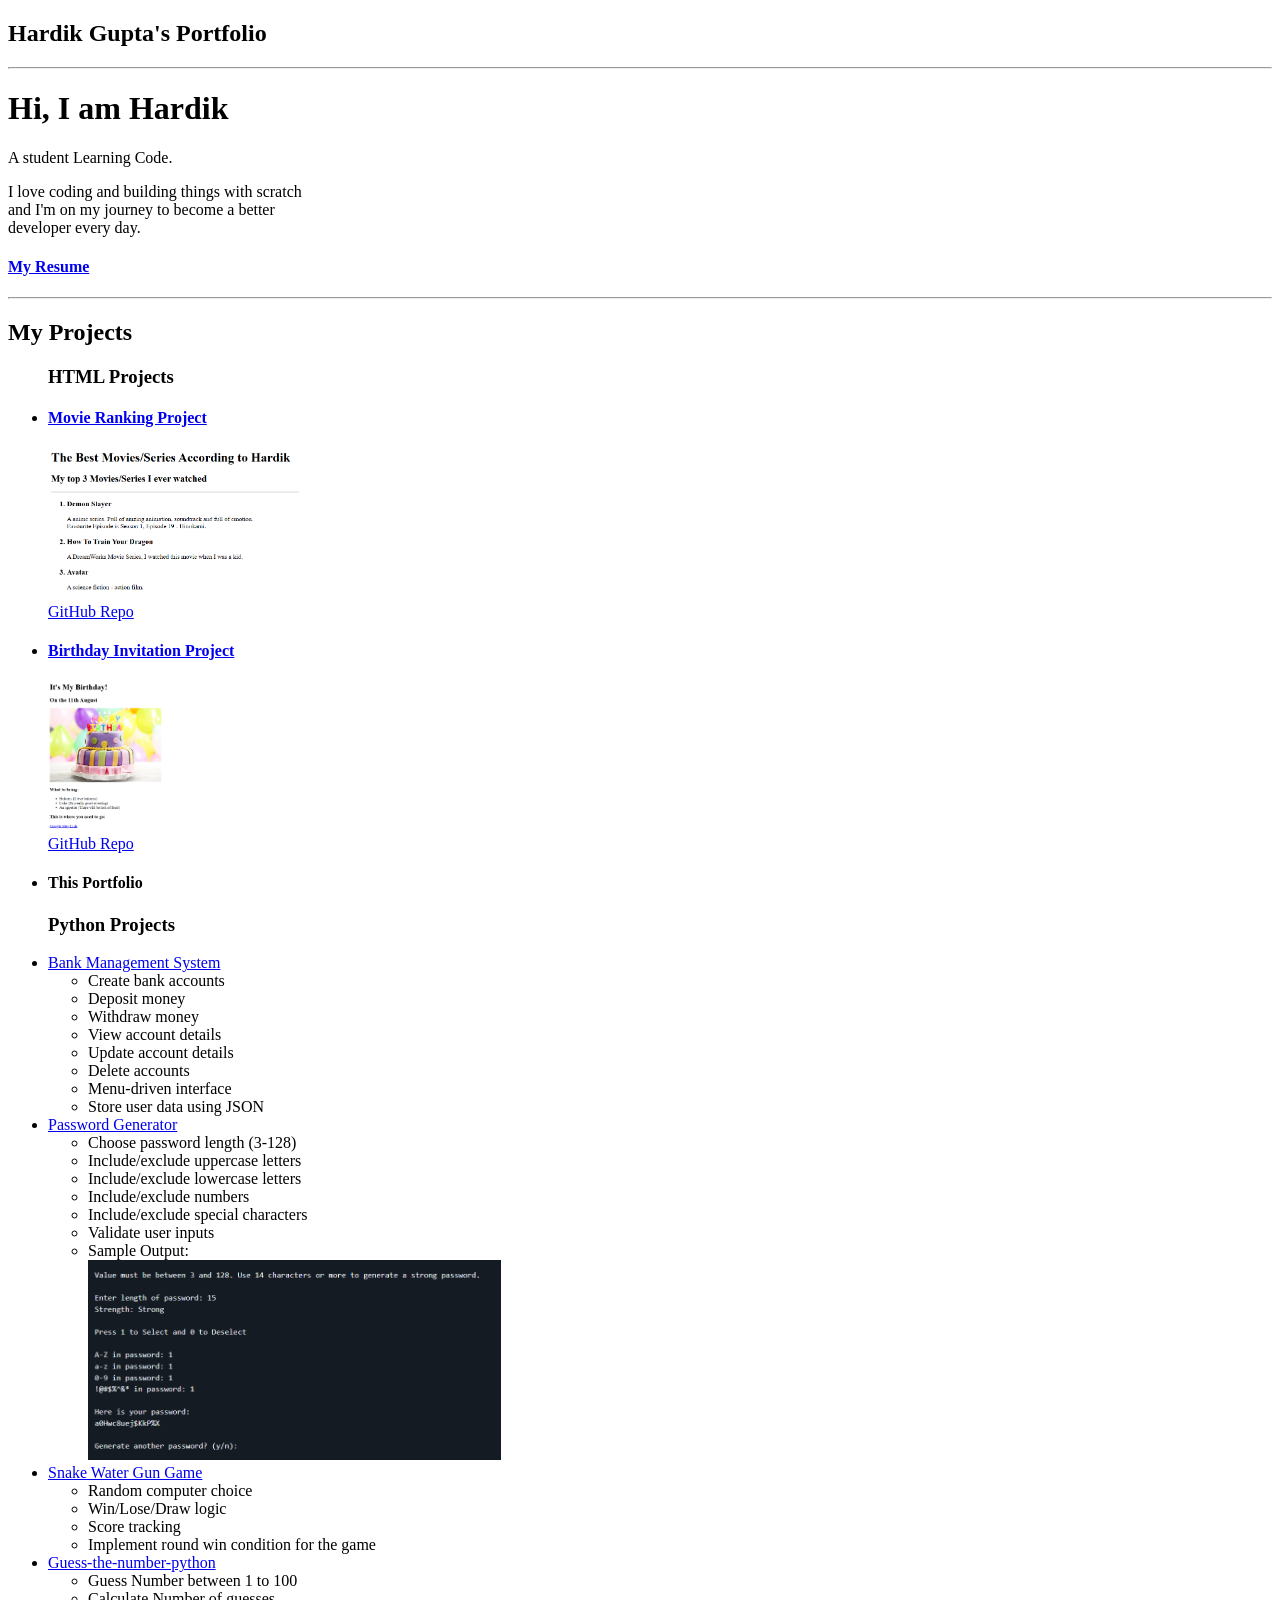
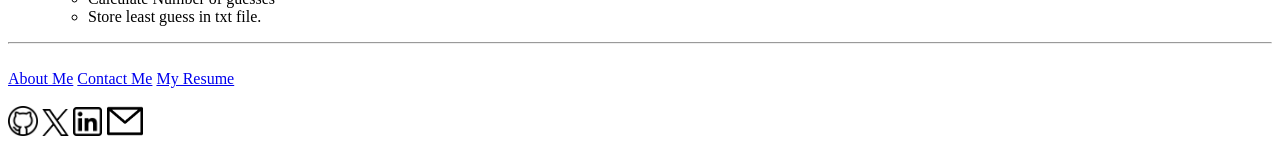
==== index.html @ e6eb6ec3 "Add files via upload" ====
<!DOCTYPE html>
<html lang="en">
<head>
    <meta charset="UTF-8">
    <title>Hardik's Portfolio</title>
</head>
<body>
    <h2>Hardik Gupta's Portfolio</h2>

    <hr>
    
    <h1>Hi, I am Hardik</h1>
    
    <!-- Image -->

    A student Learning Code.<br>

    <p>
    I love coding and building things with scratch<br> 
    and I'm on my journey to become a better<br>
    developer every day.<br>
    </p>

    <h4><a href="./public/Resume/index.html" draggable="true">My Resume</a></h4>
    
    <hr>

    <h2>My Projects</h2>

    <ul>
        <h3>HTML Projects</h3>
        
        <li>
            <h4><a href="./public/movie-ranking.html" draggable="true">Movie Ranking Project</a></h4>
            <a href="./public/movie-ranking.html"><img src="./assets/images/movie-ranking.png" height="150" alt="Movie Ranking Project image"></a><br>
            <a href="https://github.com/HardikVerse/html-learning-journey/tree/main/2.4%20Movie%20Ranking%20Project" draggable="true">GitHub Repo</a>
        </li>
        <li>
            <h4><a href="./public/birthday-invite.html" draggable="true">Birthday Invitation Project</a></h4>
            <a href="./public/birthday-invite.html"><img src="./assets/images/birthday-invite.png" height="150" alt="birthday Invitation Project image"></a><br>
            <a href="https://github.com/HardikVerse/html-learning-journey/tree/main/3.4%20Birthday%20Invite%20Project" draggable="true">GitHub Repo</a>
        </li>
        <li>
            <h4>This Portfolio</h4>
        </li>
    </ul>


    <ul>
        <h3>Python Projects</h3>
        <li>
            <a href="https://github.com/HardikVerse/Bank-Management-System" draggable="true">Bank Management System</a>
            <ul>
                <li>Create bank accounts</li>
                <li>Deposit money</li>
                <li>Withdraw money</li>
                <li>View account details</li>
                <li>Update account details</li>
                <li>Delete accounts</li>
                <li>Menu-driven interface</li>
                <li>Store user data using JSON</li>
            </ul>
        </li>
        <li>
            <a href="https://github.com/HardikVerse/Password-Generator" draggable="true">Password Generator</a>
            <ul>
                <li>Choose password length (3-128)</li>
                <li>Include/exclude uppercase letters</li>
                <li>Include/exclude lowercase letters</li>
                <li>Include/exclude numbers</li>
                <li>Include/exclude special characters</li>
                <li>Validate user inputs</li>
                <li>Sample Output:<br>
                    <img src="./assets/images/Password Generator.png" alt="password Generator Sample" height="200">
                </li>
            </ul>   
        </li>
        <li>
            <a href="https://github.com/HardikVerse/snake-water-gun-game" draggable="true">Snake Water Gun Game</a>
            <ul>
                <li>Random computer choice</li>
                <li>Win/Lose/Draw logic</li>
                <li>Score tracking</li>
                <li>Implement round win condition for the game</li>
            </ul>
        </li>
        <li>
            <a href="https://github.com/HardikVerse/Guess-the-number-python">Guess-the-number-python</a>
            <ul>
                <li>Guess Number between 1 to 100</li>
                <li>Calculate Number of guesses</li>
                <li>Store least guess in txt file.</li>
            </ul>
        </li>
    </ul>

    <hr>
    <br>
    <a href="./public/about.html">About Me</a>
    <a href="./public/contact.html">Contact Me</a>
    <a href="./public/Resume/index.html">My Resume</a><br>

    <br>
    
    <a href="https://github.com/HardikVerse"><img src="./assets/images/github.png" alt="github icon" height="30"></a>        
    <a href="https://x.com/ItsHardikG"><img src="./assets/images/x.png" alt="X icon" height="27"></a>   
    <a href="https://www.linkedin.com/in/hardik-in/"><img src="./assets/images/linkedin.png" alt="github icon" height="29"></a>
    <a href="mailto:hello.hardikgupta@gmail.com"><img src="./assets/images/mail1.png" alt="mail icon" height="30" width="38"></a>
</body>
</html>
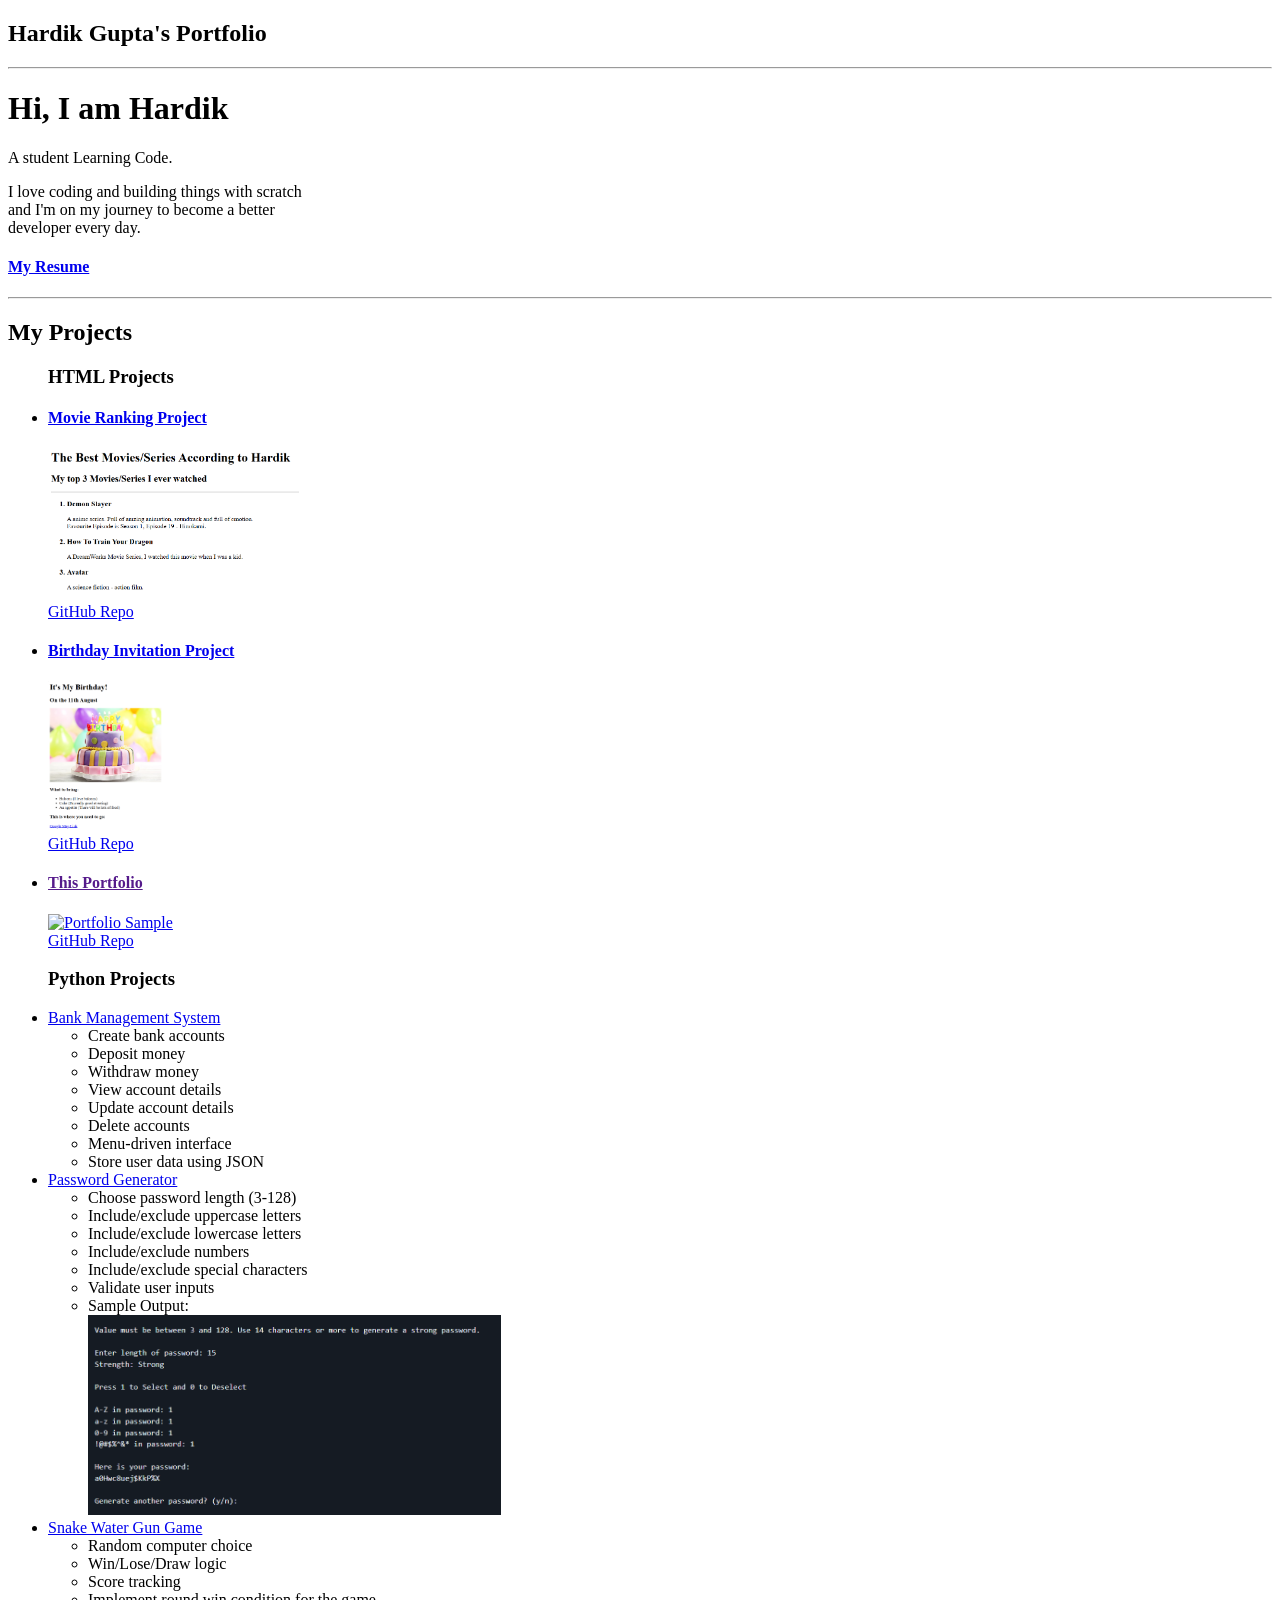
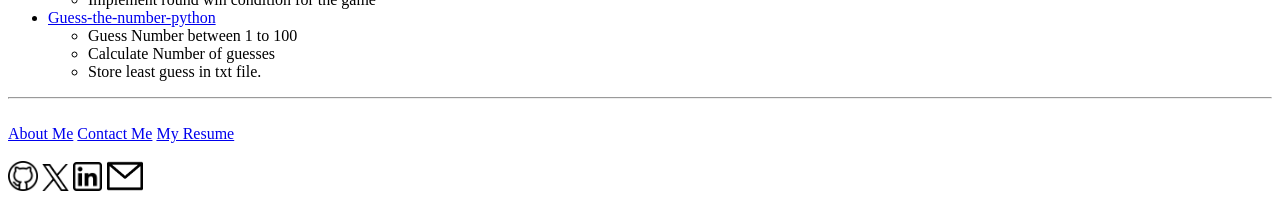
==== commit c2063bd0: "Update index.html" ====
--- a/index.html
+++ b/index.html
@@ -41,7 +41,9 @@
             <a href="https://github.com/HardikVerse/html-learning-journey/tree/main/3.4%20Birthday%20Invite%20Project" draggable="true">GitHub Repo</a>
         </li>
         <li>
-            <h4>This Portfolio</h4>
+            <h4><a href="" draggable="true">This Portfolio</a></h4>
+            <a href="https://hardikverse.github.io/"><img src="./assets/images/portfolio-sample.png" alt="Portfolio Sample" height="150"></a><br>
+            <a href="https://github.com/HardikVerse/hardikverse.github.io" draggable="true">GitHub Repo</a>
         </li>
     </ul>
 
@@ -107,4 +109,4 @@
     <a href="https://www.linkedin.com/in/hardik-in/"><img src="./assets/images/linkedin.png" alt="github icon" height="29"></a>
     <a href="mailto:hello.hardikgupta@gmail.com"><img src="./assets/images/mail1.png" alt="mail icon" height="30" width="38"></a>
 </body>
-</html>+</html>
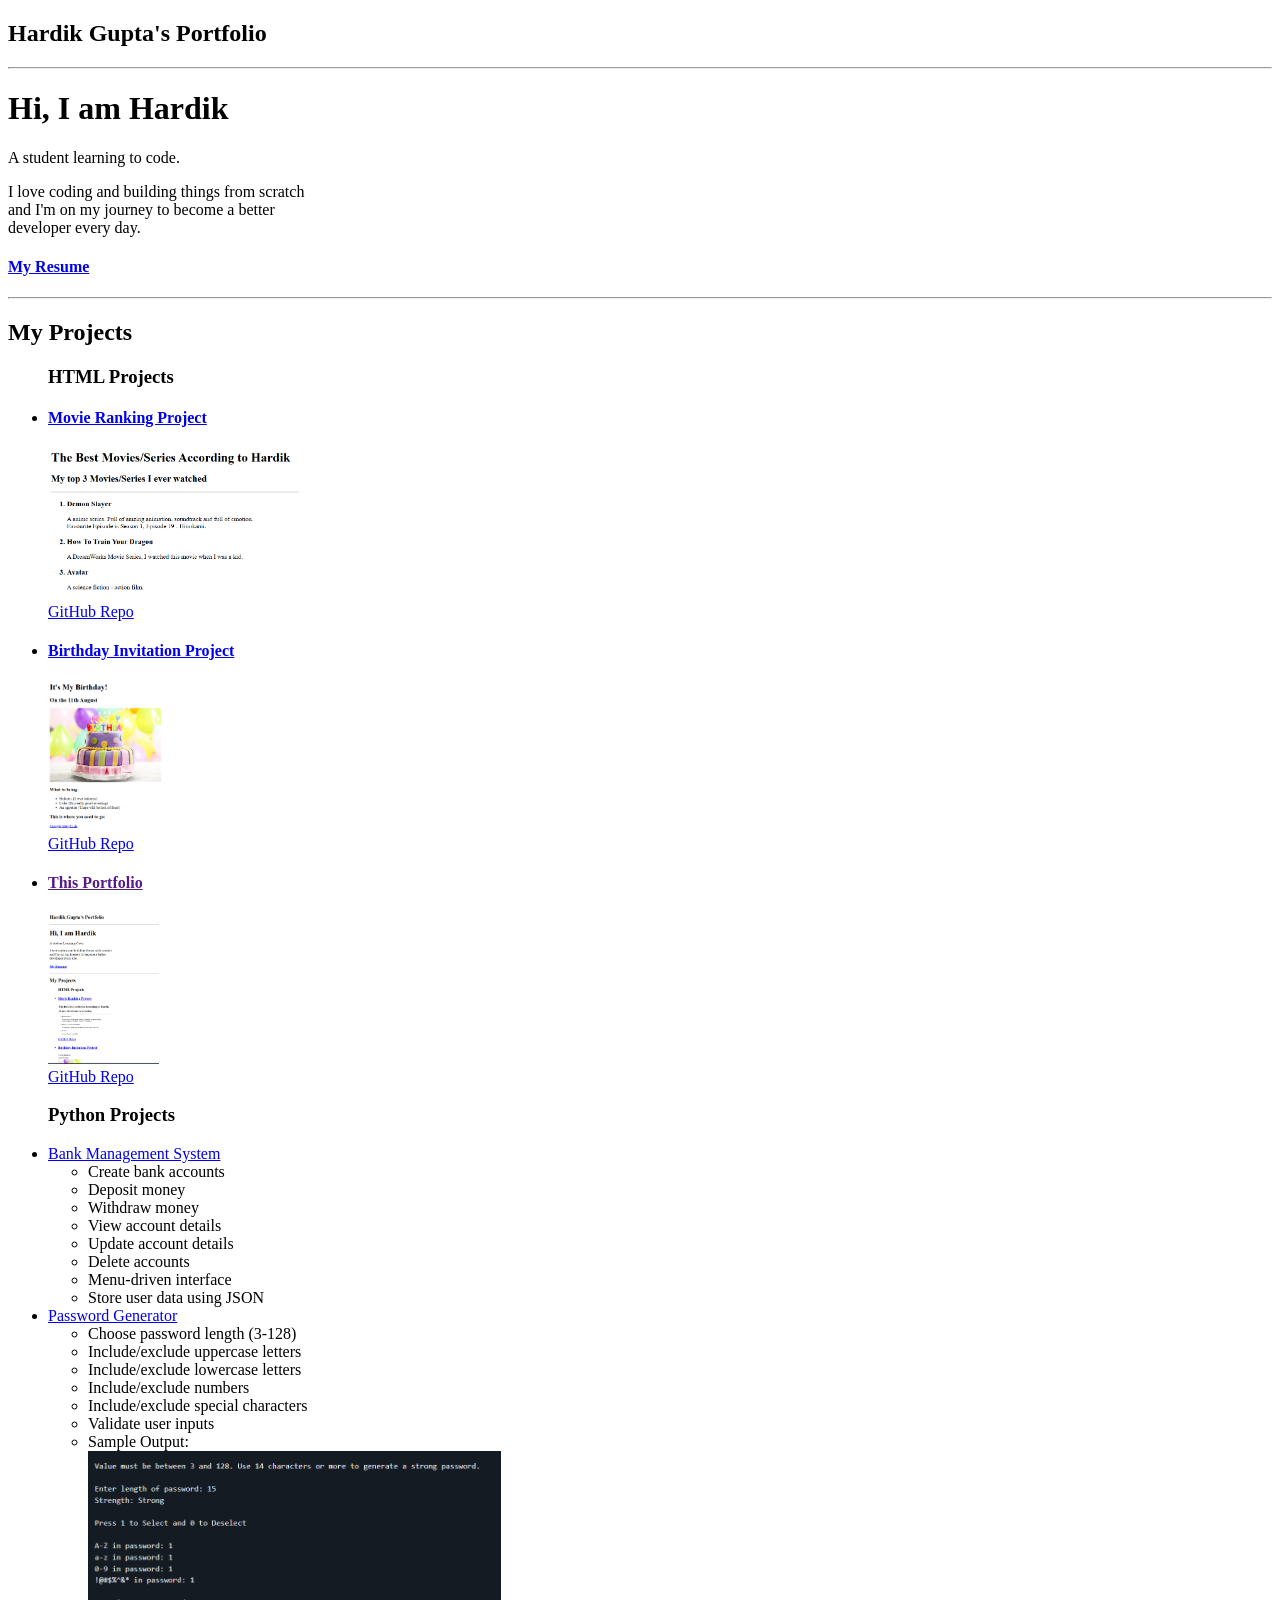
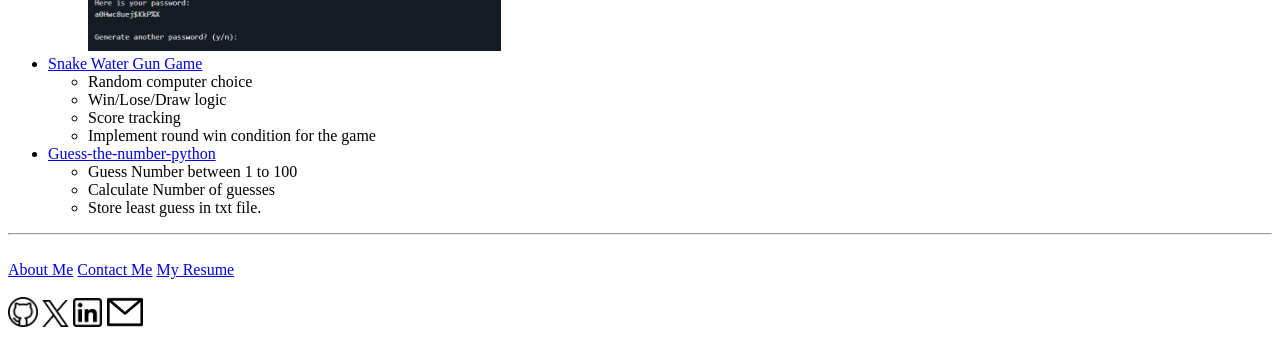
==== commit 442491b9: "Update index.html" ====
--- a/index.html
+++ b/index.html
@@ -13,10 +13,10 @@
     
     <!-- Image -->
 
-    A student Learning Code.<br>
+    A student learning to code.<br>
 
     <p>
-    I love coding and building things with scratch<br> 
+    I love coding and building things from scratch<br> 
     and I'm on my journey to become a better<br>
     developer every day.<br>
     </p>
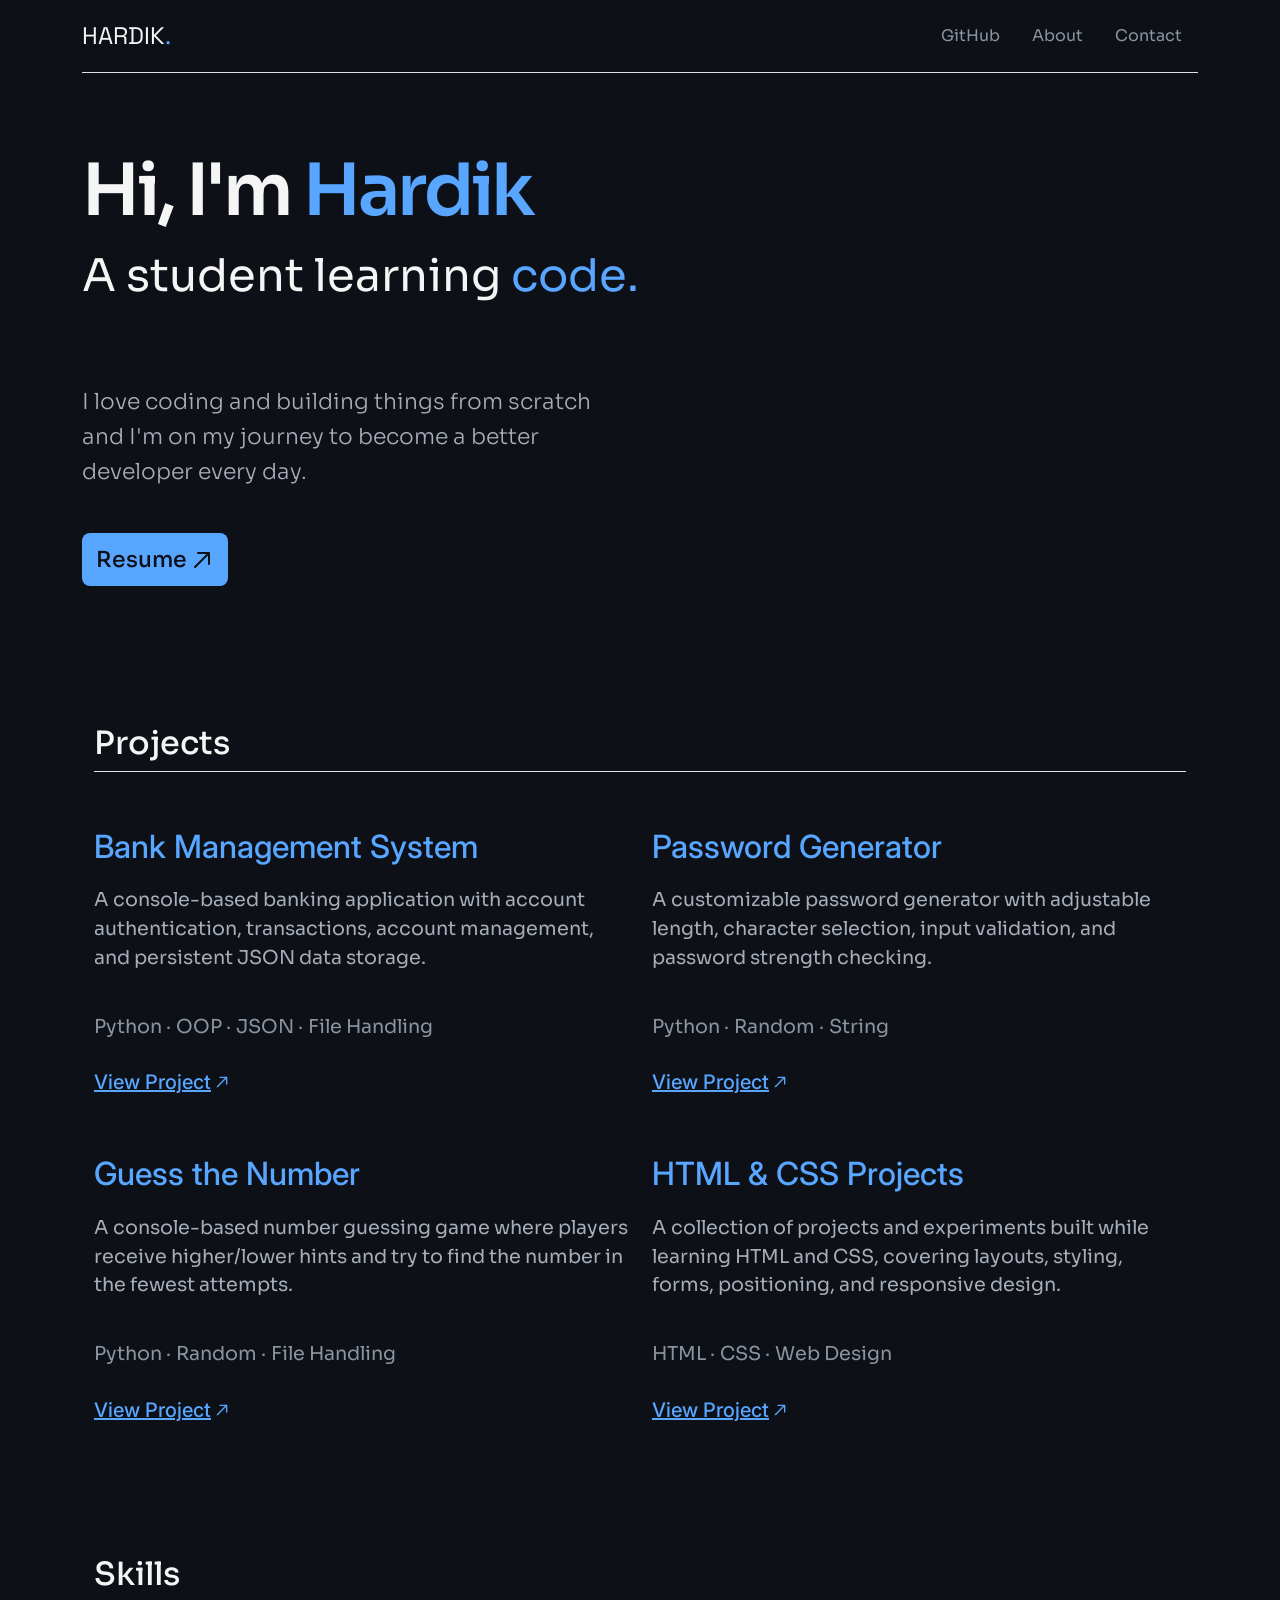
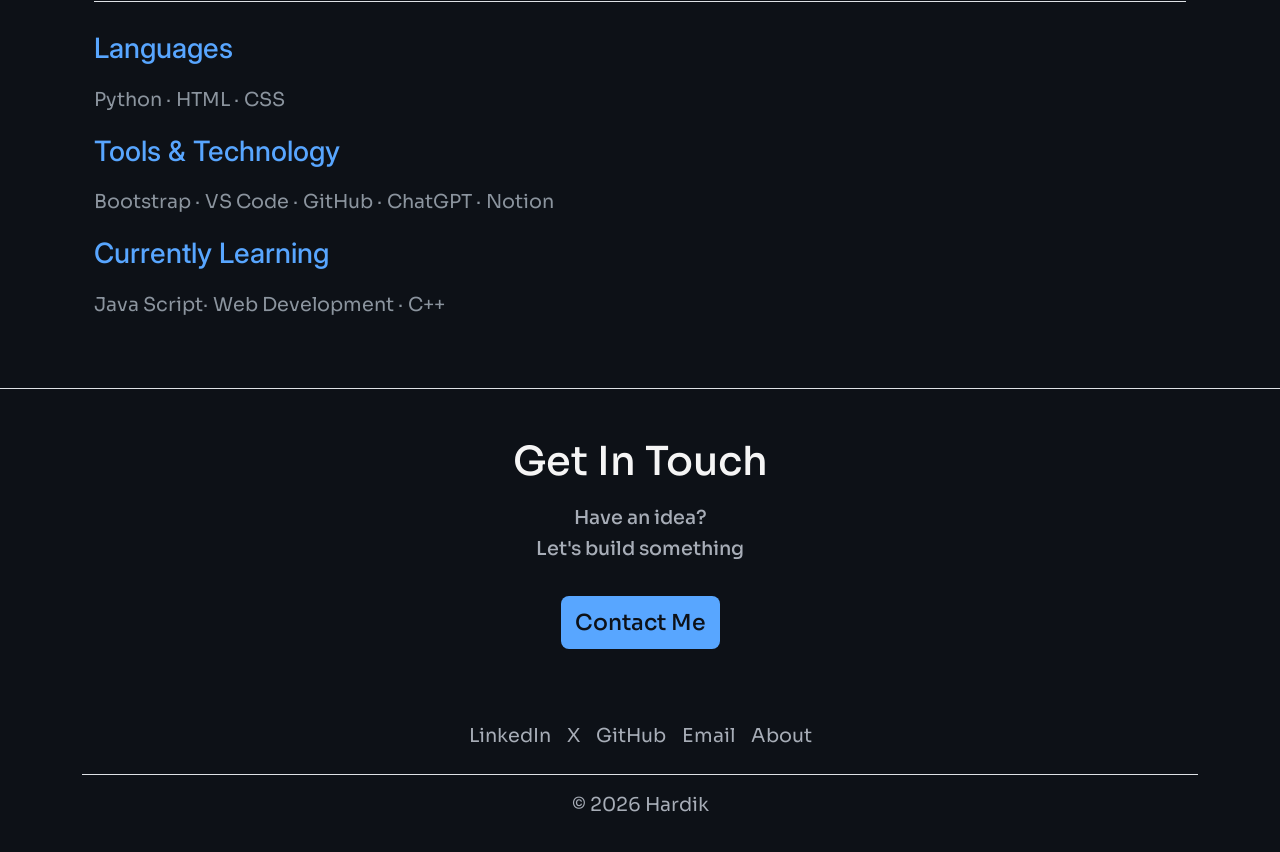
==== commit 360b8efe: "Add files via upload" ====
--- a/index.html
+++ b/index.html
@@ -1,112 +1,217 @@
 <!DOCTYPE html>
 <html lang="en">
+
 <head>
     <meta charset="UTF-8">
-    <title>Hardik's Portfolio</title>
+    <meta name="viewport" content="width=device-width, initial-scale=1.0">
+    <title>Hardik</title>
+    <link rel="stylesheet" href="./style.css">
+    <link href="https://cdn.jsdelivr.net/npm/bootstrap@5.3.8/dist/css/bootstrap.min.css" rel="stylesheet"
+        integrity="sha384-sRIl4kxILFvY47J16cr9ZwB07vP4J8+LH7qKQnuqkuIAvNWLzeN8tE5YBujZqJLB" crossorigin="anonymous">
+    <link rel="preconnect" href="https://fonts.googleapis.com">
+    <link rel="preconnect" href="https://fonts.gstatic.com" crossorigin>
+    <link
+        href="https://fonts.googleapis.com/css2?family=Libre+Baskerville:ital,wght@0,400..700;1,400..700&family=Sora:wght@100..800&family=Space+Grotesk:wght@300..700&display=swap"
+        rel="stylesheet">
+    <link rel="preconnect" href="https://fonts.googleapis.com">
+    <link rel="preconnect" href="https://fonts.gstatic.com" crossorigin>
+    <link
+        href="https://fonts.googleapis.com/css2?family=Libre+Baskerville:ital,wght@0,400..700;1,400..700&family=Sora:wght@100..800&family=Space+Grotesk:wght@300..700&display=swap"
+        rel="stylesheet">
+    <link rel="preconnect" href="https://fonts.googleapis.com">
+    <link rel="preconnect" href="https://fonts.gstatic.com" crossorigin>
+    <link
+        href="https://fonts.googleapis.com/css2?family=Inter:ital,opsz,wght@0,14..32,100..900;1,14..32,100..900&family=Libre+Baskerville:ital,wght@0,400..700;1,400..700&family=Sora:wght@100..800&family=Space+Grotesk:wght@300..700&display=swap"
+        rel="stylesheet">
 </head>
+
 <body>
-    <h2>Hardik Gupta's Portfolio</h2>
-
-    <hr>
-    
-    <h1>Hi, I am Hardik</h1>
-    
-    <!-- Image -->
-
-    A student learning to code.<br>
-
-    <p>
-    I love coding and building things from scratch<br> 
-    and I'm on my journey to become a better<br>
-    developer every day.<br>
-    </p>
-
-    <h4><a href="./public/Resume/index.html" draggable="true">My Resume</a></h4>
-    
-    <hr>
-
-    <h2>My Projects</h2>
-
-    <ul>
-        <h3>HTML Projects</h3>
-        
-        <li>
-            <h4><a href="./public/movie-ranking.html" draggable="true">Movie Ranking Project</a></h4>
-            <a href="./public/movie-ranking.html"><img src="./assets/images/movie-ranking.png" height="150" alt="Movie Ranking Project image"></a><br>
-            <a href="https://github.com/HardikVerse/html-learning-journey/tree/main/2.4%20Movie%20Ranking%20Project" draggable="true">GitHub Repo</a>
-        </li>
-        <li>
-            <h4><a href="./public/birthday-invite.html" draggable="true">Birthday Invitation Project</a></h4>
-            <a href="./public/birthday-invite.html"><img src="./assets/images/birthday-invite.png" height="150" alt="birthday Invitation Project image"></a><br>
-            <a href="https://github.com/HardikVerse/html-learning-journey/tree/main/3.4%20Birthday%20Invite%20Project" draggable="true">GitHub Repo</a>
-        </li>
-        <li>
-            <h4><a href="" draggable="true">This Portfolio</a></h4>
-            <a href="https://hardikverse.github.io/"><img src="./assets/images/portfolio-sample.png" alt="Portfolio Sample" height="150"></a><br>
-            <a href="https://github.com/HardikVerse/hardikverse.github.io" draggable="true">GitHub Repo</a>
-        </li>
-    </ul>
-
-
-    <ul>
-        <h3>Python Projects</h3>
-        <li>
-            <a href="https://github.com/HardikVerse/Bank-Management-System" draggable="true">Bank Management System</a>
-            <ul>
-                <li>Create bank accounts</li>
-                <li>Deposit money</li>
-                <li>Withdraw money</li>
-                <li>View account details</li>
-                <li>Update account details</li>
-                <li>Delete accounts</li>
-                <li>Menu-driven interface</li>
-                <li>Store user data using JSON</li>
-            </ul>
-        </li>
-        <li>
-            <a href="https://github.com/HardikVerse/Password-Generator" draggable="true">Password Generator</a>
-            <ul>
-                <li>Choose password length (3-128)</li>
-                <li>Include/exclude uppercase letters</li>
-                <li>Include/exclude lowercase letters</li>
-                <li>Include/exclude numbers</li>
-                <li>Include/exclude special characters</li>
-                <li>Validate user inputs</li>
-                <li>Sample Output:<br>
-                    <img src="./assets/images/Password Generator.png" alt="password Generator Sample" height="200">
-                </li>
-            </ul>   
-        </li>
-        <li>
-            <a href="https://github.com/HardikVerse/snake-water-gun-game" draggable="true">Snake Water Gun Game</a>
-            <ul>
-                <li>Random computer choice</li>
-                <li>Win/Lose/Draw logic</li>
-                <li>Score tracking</li>
-                <li>Implement round win condition for the game</li>
-            </ul>
-        </li>
-        <li>
-            <a href="https://github.com/HardikVerse/Guess-the-number-python">Guess-the-number-python</a>
-            <ul>
-                <li>Guess Number between 1 to 100</li>
-                <li>Calculate Number of guesses</li>
-                <li>Store least guess in txt file.</li>
-            </ul>
-        </li>
-    </ul>
-
-    <hr>
-    <br>
-    <a href="./public/about.html">About Me</a>
-    <a href="./public/contact.html">Contact Me</a>
-    <a href="./public/Resume/index.html">My Resume</a><br>
-
-    <br>
-    
-    <a href="https://github.com/HardikVerse"><img src="./assets/images/github.png" alt="github icon" height="30"></a>        
-    <a href="https://x.com/ItsHardikG"><img src="./assets/images/x.png" alt="X icon" height="27"></a>   
-    <a href="https://www.linkedin.com/in/hardik-in/"><img src="./assets/images/linkedin.png" alt="github icon" height="29"></a>
-    <a href="mailto:hello.hardikgupta@gmail.com"><img src="./assets/images/mail1.png" alt="mail icon" height="30" width="38"></a>
+    <section class="background-main">
+        <div class="container">
+            <header class="d-flex flex-wrap justify-content-center py-3 mb-4 border-bottom"> <a href=""
+                    class="d-flex align-items-center mb-3 mb-md-0 me-md-auto link-body-emphasis text-decoration-none">
+                    <span class="fs-4 header-title">
+                        HARDIK<span class="accent">.</span>
+                    </span> </a>
+                <ul class="nav nav-pills head-section">
+                    <li class="nav-item"><a href="https://github.com/HardikVerse" class="nav-link">GitHub</a></li>
+                    <li class="nav-item"><a href="./Public/about.html" class="nav-link">About</a></li>
+                    <li class="nav-item"><a href="#contact-section" class="nav-link">Contact</a></li>
+                </ul> 
+            </header>
+        </div>
+
+        <div class="container">
+            <div>
+                <h1 class="name">Hi, I'm <span class="accent">Hardik</span></h1>
+            </div>
+            <div>
+                <p class="hero-title">A student learning <span class="accent">code.</span></p>
+            </div>
+            <div>
+                <p class="description">I love coding and building things from scratch and I'm on my journey to become a
+                    better developer every day.</p>
+            </div>
+
+            <a href="./Public/Resume/index.html" class="resume-btn">
+                Resume
+
+                <svg class="arrow" viewBox="0 0 24 24" fill="none">
+                    <path d="M5 19L19 5M8 5H19V16" stroke="currentColor" stroke-width="2" stroke-linecap="round"
+                        stroke-linejoin="round" />
+                </svg>
+            </a>
+        </div>
+    </section>
+
+    <section class="background">
+        <div class="container px-4 py-5" id="featured-3">
+            <h2 class="pb-2 border-bottom heading">Projects</h2>
+            <div class="row g-4 py-4 row-cols-1 row-cols-lg-2">
+                <div class="feature col">
+                    <div
+                        class="feature-icon d-inline-flex align-items-center justify-content-center text-bg-primary bg-gradient fs-2 mb-3">
+                    </div>
+                    <h3 class="fs-2 sub-title-heading">Bank Management System</h3>
+                    <p class="project-description">A console-based banking application with account authentication,
+                        transactions, account management, and persistent JSON data storage. </p> <br>
+                    <p class="tech-stack">
+                        <span>Python ·</span>
+                        <span>OOP ·</span>
+                        <span>JSON ·</span>
+                        <span>File Handling</span>
+                    </p><a href="https://github.com/HardikVerse/Bank-Management-System" class="github-repo">
+                        View Project <svg width="16" height="16" viewBox="0 0 24 24" fill="none"
+                            xmlns="http://www.w3.org/2000/svg">
+                            <path d="M5 19L19 5M19 5H9M19 5V15" stroke="currentColor" stroke-width="2"
+                                stroke-linecap="round" stroke-linejoin="round" />
+                        </svg>
+                    </a>
+                </div>
+                <div class="feature col">
+                    <div
+                        class="feature-icon d-inline-flex align-items-center justify-content-center text-bg-primary bg-gradient fs-2 mb-3">
+                    </div>
+                    <h3 class="fs-2 sub-title-heading">Password Generator</h3>
+                    <p class="project-description">A customizable password generator with adjustable length, character
+                        selection, input validation, and password strength checking.</p> <br>
+                    <p class="tech-stack">
+                        <span>Python ·</span>
+                        <span>Random ·</span>
+                        <span>String</span>
+                    </p>
+
+                    <a href="https://github.com/HardikVerse/Password-Generator" class="github-repo">
+                        View Project <svg width="16" height="16" viewBox="0 0 24 24" fill="none"
+                            xmlns="http://www.w3.org/2000/svg">
+                            <path d="M5 19L19 5M19 5H9M19 5V15" stroke="currentColor" stroke-width="2"
+                                stroke-linecap="round" stroke-linejoin="round" />
+                        </svg>
+                    </a>
+                </div>
+                <div class="feature col">
+                    <div
+                        class="feature-icon d-inline-flex align-items-center justify-content-center text-bg-primary bg-gradient fs-2 mb-3">
+                    </div>
+                    <h3 class="fs-2 sub-title-heading">Guess the Number</h3>
+                    <p class="project-description">A console-based number guessing game where players receive
+                        higher/lower hints and try to find the number in the fewest attempts.</p> <br>
+                    <p class="tech-stack">
+                        <span>Python ·</span>
+                        <span>Random ·</span>
+                        <span>File Handling</span>
+                    </p>
+                    <a href="https://github.com/HardikVerse/Guess-the-Number-python" class="github-repo">
+                        View Project <svg width="16" height="16" viewBox="0 0 24 24" fill="none"
+                            xmlns="http://www.w3.org/2000/svg">
+                            <path d="M5 19L19 5M19 5H9M19 5V15" stroke="currentColor" stroke-width="2"
+                                stroke-linecap="round" stroke-linejoin="round" />
+                        </svg>
+                    </a>
+                </div>
+                <div class="feature col">
+                    <div
+                        class="feature-icon d-inline-flex align-items-center justify-content-center text-bg-primary bg-gradient fs-2 mb-3">
+                    </div>
+                    <h3 class="fs-2 sub-title-heading">HTML & CSS Projects</h3>
+                    <p class="project-description">A collection of projects and experiments built while learning HTML
+                        and CSS, covering layouts, styling, forms, positioning, and responsive design.</p><br>
+                    <p class="tech-stack">
+                        <span>HTML ·</span>
+                        <span>CSS ·</span>
+                        <span>Web Design</span>
+                    </p>
+                    <a href="https://github.com/HardikVerse?tab=repositories" class="github-repo">
+                        View Project <svg width="16" height="16" viewBox="0 0 24 24" fill="none"
+                            xmlns="http://www.w3.org/2000/svg">
+                            <path d="M5 19L19 5M19 5H9M19 5V15" stroke="currentColor" stroke-width="2"
+                                stroke-linecap="round" stroke-linejoin="round" />
+                        </svg>
+                    </a>
+                </div>
+            </div>
+        </div>
+    </section>
+    <section class="background skill-bottom">
+        <div class="container px-4 py-5" id="featured-3">
+            <h2 class="pb-2 border-bottom heading">Skills</h2>
+            <div class="skills-section">
+                <h3 class="sub-title-heading">Languages</h3>
+                <p class="tech-stack skills-description">
+                    <span>Python ·</span>
+                    <span>HTML ·</span>
+                    <span>CSS</span>
+                </p>
+                <h3 class="sub-title-heading">Tools & Technology</h3>
+                <p class="tech-stack skills-description">
+                    <span>Bootstrap ·</span>
+                    <span>VS Code ·</span>
+                    <span>GitHub ·</span>
+                    <span>ChatGPT ·</span>
+                    <span>Notion</span>
+                </p>
+                <h3 class="sub-title-heading">Currently Learning</h3>
+                <p class="tech-stack skills-description">
+                    <span>Java Script·</span>
+                    <span>Web Development ·</span>
+                    <span>C++</span>
+                </p>
+            </div>
+        </div>
+    </section>
+
+    <section class="background" id="contact-section">
+        <div class="container contact-me">
+            <div class="container px-4 py-4" id="featured-3">
+                <h1 class="heading">Get In Touch</h1>
+                <div class="contact-margin">
+                    <h3 class="project-description">Have an idea?</h3>
+                    <h3 class="project-description">Let's build something</h3>
+                </div>
+                <a class="resume-btn" href="mailto:hello.hardikgupta@gmail.com">Contact Me</a>
+            </div>
+        </div>
+    </section>
+    <section class="background">
+        <div class="container">
+            <footer class="py-3">
+                <ul class="footer-links nav justify-content-center border-bottom pb-3 mb-3">
+                    <li class="nav-item"><a href="www.linkedin.com/in/hardik-in" class="nav-link px-2">LinkedIn</a></li>
+                    <li class="nav-item "><a href="https://x.com/heyhrdk" class="nav-link px-2 ">X</a></li>
+                    <li class="nav-item"><a href="https://github.com/HardikVerse" class="nav-link px-2">GitHub</a></li>
+                    <li class="nav-item"><a href="mailto:hello.hardikgupta@gmail.com" class="nav-link px-2">Email</a></li>
+                    <li class="nav-item"><a href="./Public/about.html" class="nav-link px-2">About</a></li>
+                </ul>
+                <p class="text-center project-description">© 2026 Hardik</p>
+            </footer>
+        </div>
+    </section>
+
+
+
+    <script src="https://cdn.jsdelivr.net/npm/bootstrap@5.3.8/dist/js/bootstrap.bundle.min.js"
+        integrity="sha384-FKyoEForCGlyvwx9Hj09JcYn3nv7wiPVlz7YYwJrWVcXK/BmnVDxM+D2scQbITxI" crossorigin="anonymous">
+        </script>
 </body>
-</html>
+
+</html>
--- a/style.css
+++ b/style.css
@@ -0,0 +1,216 @@
+.background-main {
+    background-color: #0D1117;
+    width: 100%;
+    padding-bottom: 90px;
+}
+
+.background {
+    background-color: #0D1117;
+    width: 100%;
+}
+
+.header-title {
+    color: #f5f5f5;
+    text-transform: uppercase;
+    font-family: "Space Grotesk", sans-serif;
+}
+
+.accent {
+    color: #58A6FF;
+}
+
+.head-section .nav-link {
+    color: #8b949e;
+    transition: color 0.2s ease;
+    font-family: "Sora", sans-serif;
+}
+
+.head-section .nav-link:hover {
+    color: #58a6ff;
+}
+
+.name {
+    font-size: 72px;
+    font-weight: 600;
+    letter-spacing: -3px;
+    margin-top: 75px;
+    color: #f5f5f5;
+    font-family: "Sora", sans-serif;
+}
+
+/* .name-x {
+    margin-top: 50px;
+    font-family: "Space Grotesk", sans-serif;
+    font-size: 52px;
+    font-weight: 600;
+    letter-spacing: -3px;
+    color: #f5f5f5;
+} */
+
+.hero-title {
+    color: #f5f5f5;
+    font-family: "Sora", sans-serif;
+    font-size: 45px;
+}
+
+
+
+.description {
+    margin-top: 74px;
+    color: #a7adb7;
+    font-family: "Sora", sans-serif;
+    font-size: 22px;
+    max-width: 550px;
+    line-height: 1.6;
+    font-weight: 300;
+}
+
+.resume-btn {
+    display: inline-flex;
+    align-items: center;
+    gap: 3px;
+
+    margin-top: 28px;
+    padding: 10px 14px;
+
+    background-color: #58A6FF;
+    color: #0D1117;
+
+    font-family: "Sora", sans-serif;
+    font-size: 22px;
+    font-weight: 500;
+
+    text-decoration: none;
+    border-radius: 8px;
+
+    transition: all 0.2s ease;
+}
+
+.arrow {
+    width: 24px;
+    height: 24px;
+    color: #0D1117;
+    transition: transform 0.2s ease;
+}
+
+.resume-btn:hover {
+    background-color: #79B8FF;
+}
+
+.resume-btn:hover .arrow {
+    transform: translate(3px, -3px);
+}
+
+.heading {
+    color: #f5f5f5;
+    font-family: "Sora", sans-serif;
+}
+
+.sub-title-heading {
+    color: #58a6ff;
+    margin-bottom: 20px;
+    font-family: "Inter", sans-serif;
+
+}
+
+.project-description {
+    color: #a7adb7;
+    font-family: "Sora", sans-serif;
+    font-size: 1.2rem;
+
+}
+
+.github-repo {
+    display: inline-flex;
+    align-items: center;
+    gap: 3px;
+
+    margin-top: 0;
+    padding: 10px 0px;
+
+    color: #58A6FF;
+
+    font-family: "Inter", sans-serif;
+    font-size: 20px;
+    font-weight: 500;
+
+    text-decoration: underline;
+    border-radius: 8px;
+
+    transition: all 0.2s ease;
+}
+
+.tech-stack span {
+    color: #8b949e;
+    font-size: 1.2rem;
+    font-family: "Sora", sans-serif;
+}
+
+.skills-description {
+    margin: 20px 0px;
+}
+
+.skills-section {
+    margin-top: 30px;
+}
+
+.skill-bottom {
+    border-bottom: 0.8px solid rgb(222, 226, 230);
+
+}
+
+.contact-me {
+    text-align: center;
+    padding: 25px 0px;
+}
+
+.contact-margin {
+    margin-top: 20px;
+}
+
+.footer-links .nav-link {
+    color: #a7adb7;
+    font-family: "Sora", sans-serif;
+    font-size: 1.2rem;
+    text-decoration: none;
+    transition: color 0.2s ease;
+}
+
+
+
+.footer-links .nav-link:hover {
+    color: #58a6ff;
+}
+
+
+@media (max-width: 550px) {
+    .background-main {
+        padding-bottom: 60px;
+    }
+
+    .name {
+        font-size: 52px;
+    }
+
+    .hero-title {
+        font-size: 35px;
+    }
+
+    .description {
+        margin-top: 50px;
+        font-size: 20px;
+    }
+
+    .resume-btn {
+        font-size: 20px;
+        padding: 8px;
+    }
+
+    .footer-links .nav-link {
+        font-size: 1rem;
+    }
+    
+    .project-description {
+        font-size: 1rem;
+    }
+}
